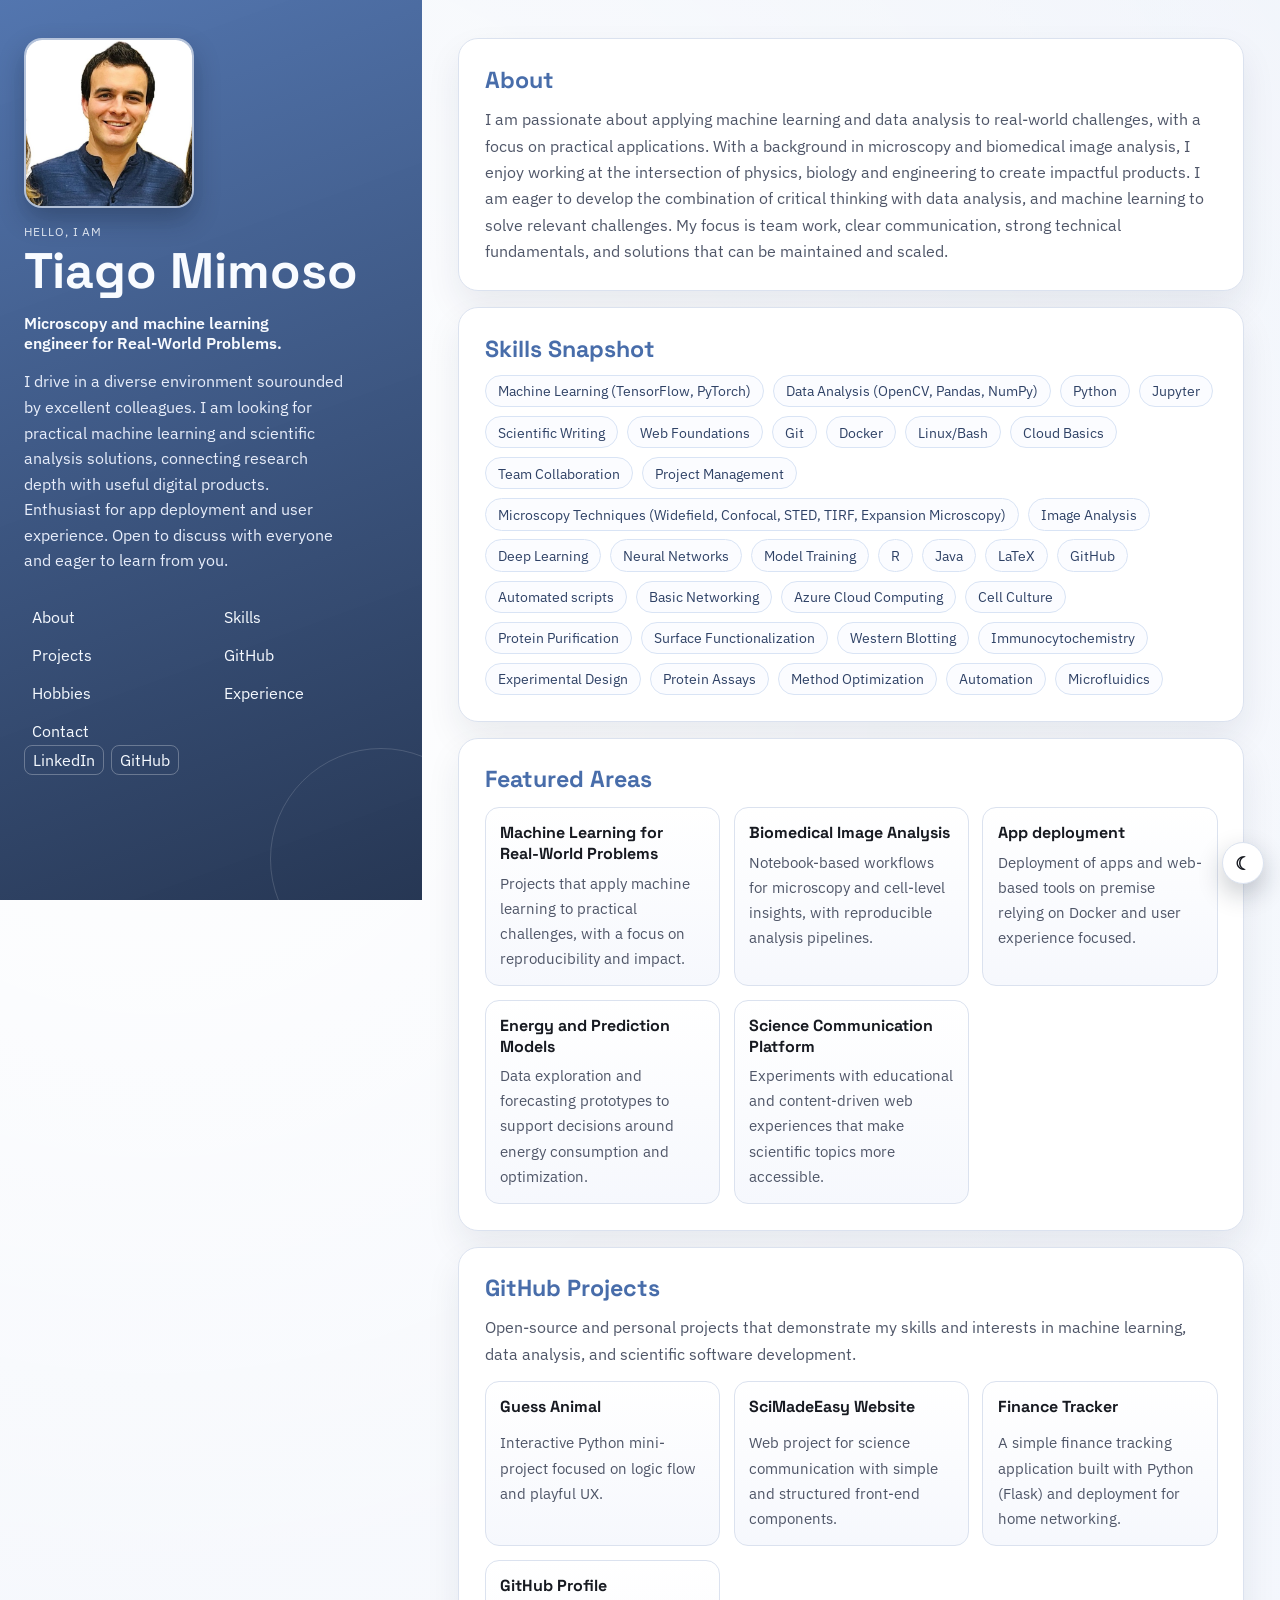
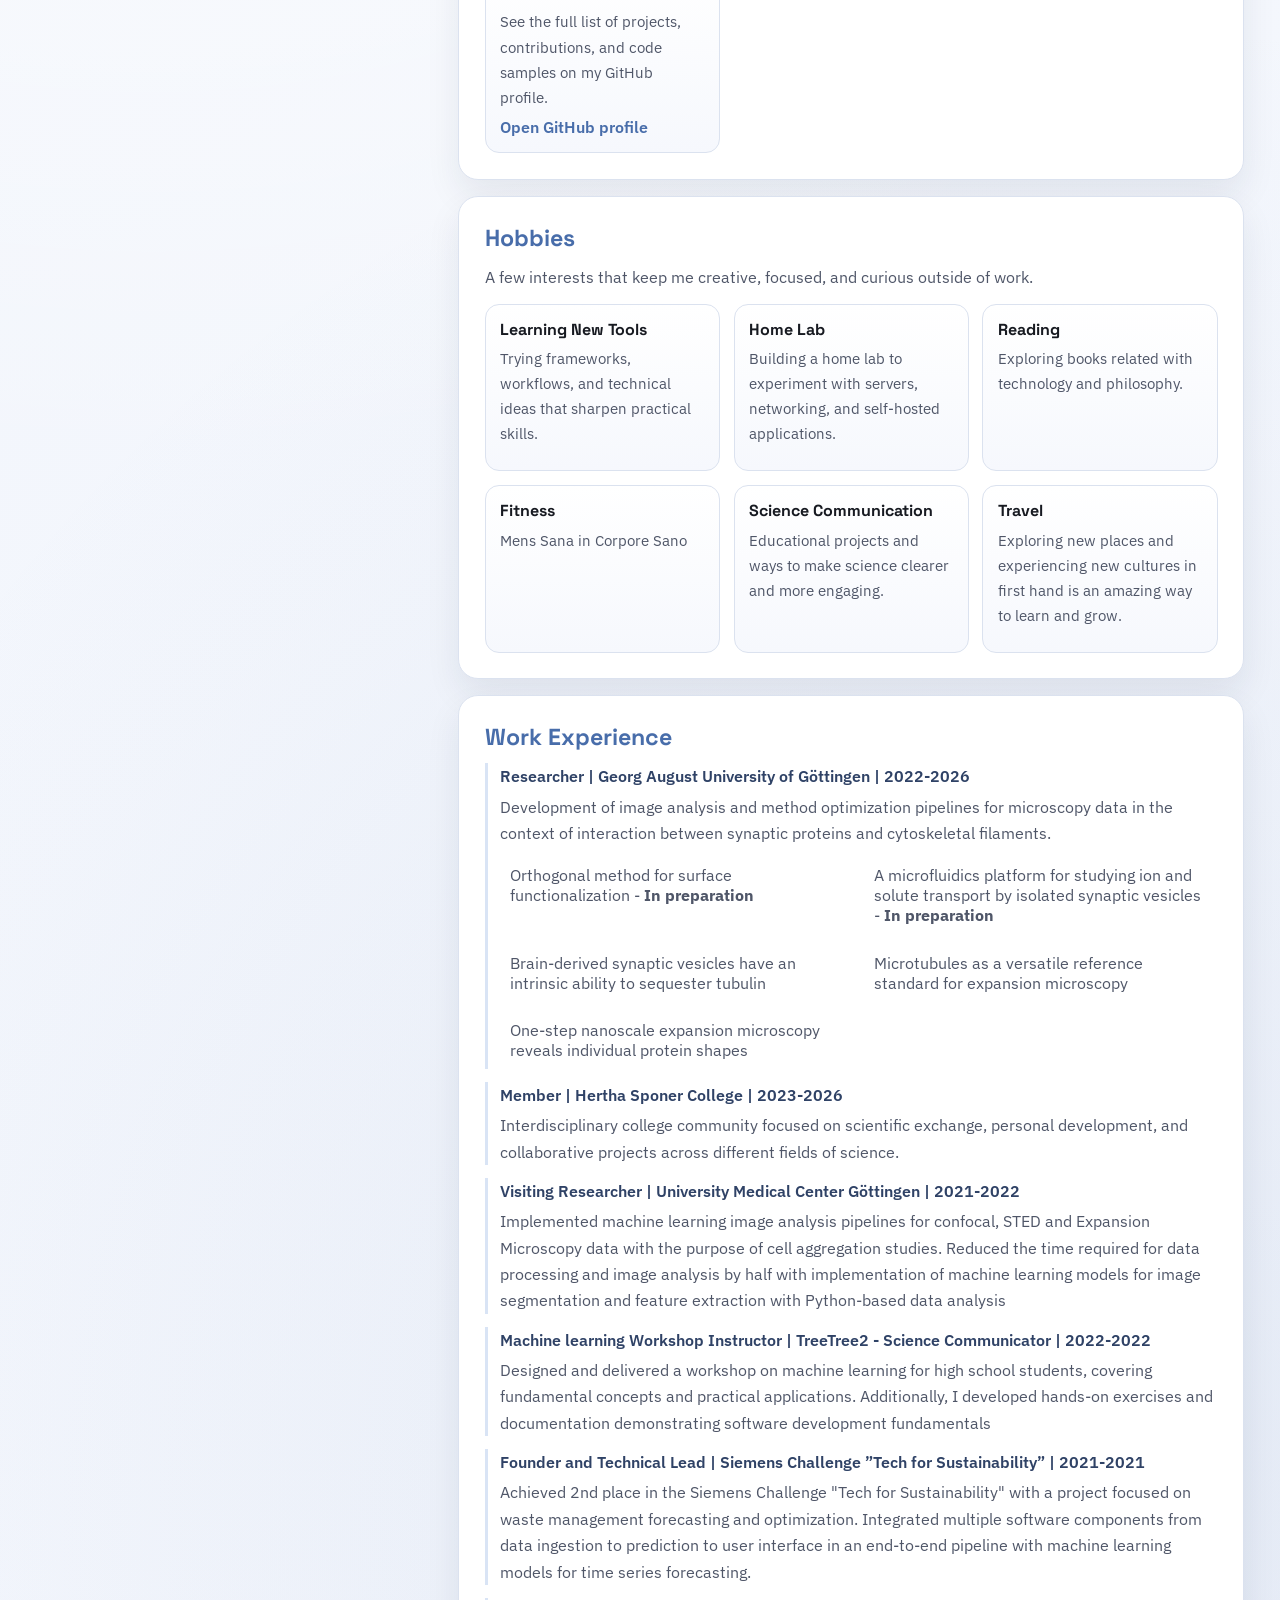
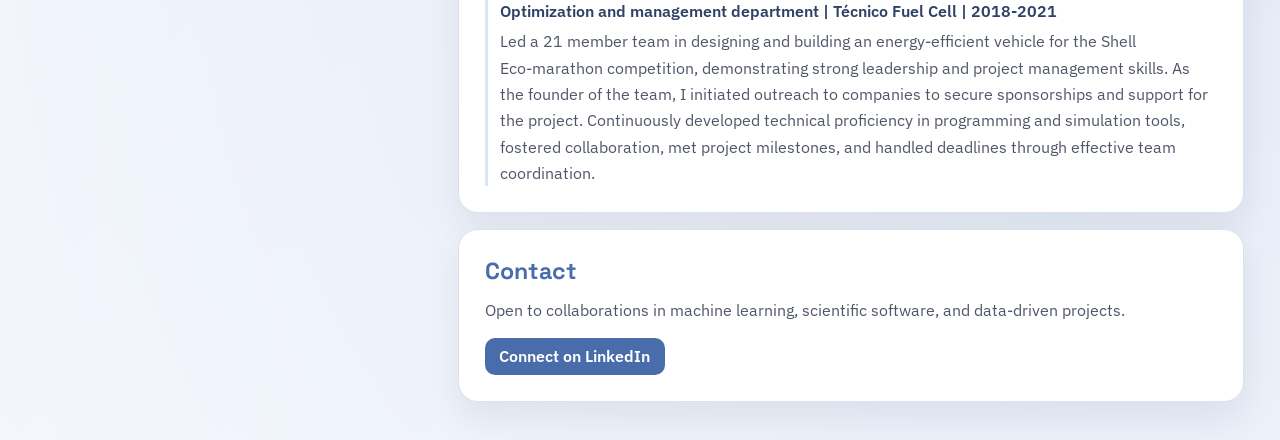
==== index.html @ 5d168d76 "Publication of my website to use as portfolio" ====
<!DOCTYPE html>
<html lang="en">
	<head>
		<meta charset="UTF-8" />
		<meta name="viewport" content="width=device-width, initial-scale=1.0" />
		<title>Tiago Mimoso | Personal Website</title>
		<meta
			name="description"
			content="Tiago Mimoso's website: Know more about me. I would love to connect."
		/>
		<link rel="preconnect" href="https://fonts.googleapis.com" />
		<link rel="preconnect" href="https://fonts.gstatic.com" crossorigin />
		<link
			href="https://fonts.googleapis.com/css2?family=Space+Grotesk:wght@400;500;700&family=IBM+Plex+Sans:wght@300;400;600&display=swap"
			rel="stylesheet"
		/>
		<link rel="stylesheet" href="styles.css" />
	</head>
	<body>
		<div class="page-shell">
			<aside class="sidebar" aria-label="Profile sidebar">
				<div class="sidebar-inner">
					<div class="sidebar-top">
					<figure class="profile-photo-wrap">
						<img
							class="profile-photo"
							src="CV_photo_1.jpg"
							alt="Portrait of Tiago Mimoso"
						/>
					</figure>

					<p class="eyebrow">Hello, I am</p>
					<h1>Tiago Mimoso</h1>
					<p class="headline"> Microscopy and machine learning engineer for Real-World Problems.</p>

					<p class="bio">
						I drive in a diverse environment sourounded by excellent colleagues. I am looking for practical machine learning and scientific analysis solutions, connecting research depth with useful digital products. Enthusiast for app deployment and user experience. Open to discuss with everyone and eager to learn from you.
					</p>

					<nav class="quick-links" aria-label="Quick links">
						<a href="#about">About</a>
						<a href="#skills">Skills</a>
						<a href="#projects">Projects</a>
						<a href="#github-projects">GitHub</a>
						<a href="#hobbies">Hobbies</a>
						<a href="#experience">Experience</a>
						<a href="#contact">Contact</a>
					</nav>
					</div>

                    <p class="footer-name"></p>
                    <div class="footer-links">
                        <a
                            class="linkedin-link"
                            href="https://www.linkedin.com/in/tiago-mimoso"
                            target="_blank"
                            rel="noreferrer noopener"
                        >
                            LinkedIn
                        </a>
                        <a
                            class="linkedin-link"
                            href="https://github.com/TiagoMimoso"
                            target="_blank"
                            rel="noreferrer noopener"
                        >
                            GitHub
                        </a>
                    </div>
					
				</div>
			</aside>

			<main class="content" aria-label="Main content">
				<section id="about" class="panel reveal">
					<h2>About</h2>
					<p>
						I am passionate about applying machine learning and data analysis to real-world challenges, with a focus on practical applications. With a background in microscopy and biomedical image analysis, I enjoy working at the intersection of physics, biology and engineering to create impactful products. I am eager to develop the combination of critical thinking with data analysis, and machine learning to solve relevant challenges. My focus is team work, clear communication, strong technical fundamentals, and solutions that can be maintained and scaled.
					</p>
				</section>

                <section id="skills" class="panel reveal">
					<h2>Skills Snapshot</h2>
					<ul class="tag-list" aria-label="Skills list">
						<li>Machine Learning (TensorFlow, PyTorch)</li>
						<li>Data Analysis (OpenCV, Pandas, NumPy)</li>
						<li>Python</li>
						<li>Jupyter</li>
						<li>Scientific Writing</li>
						<li>Web Foundations</li>
						<li>Git</li>
						<li>Docker</li>
						<li>Linux/Bash</li>
						<li>Cloud Basics</li>
						<li>Team Collaboration</li>
						<li>Project Management</li>
						<li>Microscopy Techniques (Widefield, Confocal, STED, TIRF, Expansion Microscopy)</li>
						<li>Image Analysis</li>
						<li>Deep Learning</li>
						<li>Neural Networks</li>
						<li>Model Training</li>
						<li>R</li>
						<li>Java</li>
						<li>LaTeX</li>
						<li>GitHub</li>
						<li>Automated scripts</li>
						<li>Basic Networking</li>
						<li>Azure Cloud Computing</li>
						<li>Cell Culture</li>
						<li>Protein Purification</li>
						<li>Surface Functionalization</li>
						<li>Western Blotting</li>
						<li>Immunocytochemistry</li>
						<li>Experimental Design</li>
						<li>Protein Assays</li>
						<li>Method Optimization</li>
						<li>Automation</li>
						<li>Microfluidics</li>
					</ul>
				</section>

				<section id="projects" class="panel reveal">
					<h2>Featured Areas</h2>
					<div class="cards">
						<article class="card">
							<h3>Machine Learning for Real-World Problems</h3>
							<p>
								Projects that apply machine learning to practical challenges, with a focus on reproducibility and impact.
							</p>
						</article class="card">
						<article class="card">
							<h3>Biomedical Image Analysis</h3>
							<p>
								Notebook-based workflows for microscopy and cell-level insights, with reproducible analysis pipelines.
							</p>
						</article>
						<article class="card">
							<h3> App deployment</h3>
							<p>
								Deployment of apps and web-based tools on premise relying on Docker and user experience focused.
							</p>
						</article>
						<article class="card">
							<h3>Energy and Prediction Models</h3>
							<p>
								Data exploration and forecasting prototypes to support decisions
								around energy consumption and optimization.
							</p>
						</article>
						<article class="card">
							<h3>Science Communication Platform</h3>
							<p>
								Experiments with educational and content-driven web experiences that make scientific topics more accessible.
							</p>
						</article>
					</div>
				</section>

				<section id="github-projects" class="panel reveal">
					<h2>GitHub Projects</h2>
					<p class="section-intro">
						Open-source and personal projects that demonstrate my skills and interests in machine learning, data analysis, and scientific software development.
					</p>
					<div class="cards">
						<a
							class="card card-project card-clickable"
							href="https://github.com/TiagoMimoso/Guess_animal"
							target="_blank"
							rel="noreferrer noopener"
						>
							<h3>Guess Animal</h3>
							<p>
								Interactive Python mini-project focused on logic flow and playful UX.
							</p>
						</a>
						<a
							class="card card-project card-clickable"
							href="https://github.com/scimadeasyofficial/scimadeasy-website"
							target="_blank"
							rel="noreferrer noopener"
						>
							<h3>SciMadeEasy Website</h3>
							<p>
								Web project for science communication with simple and structured front-end components.
							</p>
						</a>
						<a
							class="card card-project card-clickable"
							href="https://github.com/TiagoMimoso/finace_tracker"
							target="_blank"
							rel="noreferrer noopener"
						>
							<h3>Finance Tracker</h3>
							<p>
								A simple finance tracking application built with Python (Flask) and deployment for home networking.
							</p>
						</a>
						<a
							class="card card-project card-clickable"
							href="https://github.com/TiagoMimoso"
							target="_blank"
							rel="noreferrer noopener"
						>
							<h3>GitHub Profile</h3>
							<p>
								See the full list of projects, contributions, and code samples on my GitHub profile.
							</p>
							<span class="card-link">Open GitHub profile</span>
						</a>
					</div>
				</section>

				<section id="hobbies" class="panel reveal">
					<h2>Hobbies</h2>
					<p class="section-intro">
						A few interests that keep me creative, focused, and curious outside of
						work.
					</p>
					<div class="cards hobby-grid" aria-label="Hobbies list">
						<a class="card hobby-card card-clickable" href="hobbies/learning-new-tools.html">
							<h3>Learning New Tools</h3>
							<p>Trying frameworks, workflows, and technical ideas that sharpen practical skills.</p>
						</a>
                        <a class="card hobby-card card-clickable" href="hobbies/home_lab.html">
                            <h3>Home Lab</h3>
                            <p>Building a home lab to experiment with servers, networking, and self-hosted applications.</p>
                        </a>
						<a class="card hobby-card card-clickable" href="hobbies/reading.html">
							<h3>Reading</h3>
							<p>Exploring books related with technology and philosophy.</p>
						</a>
						<a class="card hobby-card card-clickable" href="hobbies/fitness.html">
							<h3>Fitness</h3>
							<p>Mens Sana in Corpore Sano</p>
						</a>
						<a class="card hobby-card card-clickable" href="hobbies/science-communication.html">
							<h3>Science Communication</h3>
							<p>Educational projects and ways to make science clearer and more engaging.</p>
						</a>
						<a class="card hobby-card card-clickable" href="hobbies/travel.html">
							<h3>Travel</h3>
							<p>Exploring new places and experiencing new cultures in first hand is an amazing way to learn and grow.</p>
						</a>
					</div>
				</section>

				<section id="experience" class="panel reveal">
					<h2>Work Experience</h2>
					<div class="experience-list" aria-label="Work experience list">
						<article class="experience-item">
							<p class="experience-meta">Researcher | Georg August University of Göttingen  | 2022-2026
							</p>
							<p>
								Development of image analysis and method optimization pipelines for microscopy data in the context of interaction between synaptic proteins and cytoskeletal filaments.
							</p>
							<div class="publication-links">
								<a>
									Orthogonal method for surface functionalization - <b>In preparation</b>
								</a>
								<a>
									A microfluidics platform for studying ion and solute transport by isolated synaptic vesicles - <b>In preparation</b>
								</a>
								<a href="https://link.springer.com/article/10.1186/s12915-025-02464-9" target="_blank" rel="noreferrer noopener">
									Brain-derived synaptic vesicles have an intrinsic ability to sequester tubulin
								</a>
								<a href="https://www.nature.com/articles/s42003-025-07967-3" target="_blank" rel="noreferrer noopener">
									Microtubules as a versatile reference standard for expansion microscopy
								</a>
								<a href="https://www.nature.com/articles/s41587-024-02431-9" target="_blank" rel="noreferrer noopener">
									One-step nanoscale expansion microscopy reveals individual protein shapes
								</a>
							</div>
						</article>
						<article class="experience-item">
							<p class="experience-meta">Member | Hertha Sponer College | 2023-2026</p>
							<p>
								Interdisciplinary college community focused on scientific exchange, personal development, and collaborative projects across different fields of science.
							</p>
						</article>
						<article class="experience-item">
							<p class="experience-meta">Visiting Researcher | University Medical Center Göttingen | 2021-2022</p>
							<p>
								Implemented machine learning image analysis pipelines for confocal, STED and Expansion Microscopy data with the purpose of cell aggregation studies. Reduced the time required for data processing and image analysis by half with implementation of machine learning models for image segmentation and feature extraction with Python‑based data analysis
							</p>
						</article>
						<article class="experience-item">
							<p class="experience-meta">Machine learning Workshop Instructor | TreeTree2 ‑ Science Communicator | 2022-2022</p>
							<p>
								Designed and delivered a workshop on machine learning for high school students, covering fundamental concepts and practical applications. Additionally, I developed hands‑on exercises and documentation demonstrating software development fundamentals
							</p>
						</article>
						<article class="experience-item">
							<p class="experience-meta">Founder and Technical Lead | Siemens Challenge ”Tech for Sustainability”  | 2021-2021</p>
							<p>
								Achieved 2nd place in the Siemens Challenge "Tech for Sustainability" with a project focused on waste management forecasting and optimization. Integrated multiple software components from data ingestion to prediction to user interface in an end‑to‑end pipeline with machine learning models for time series forecasting.
							</p>
						</article>
						<article class="experience-item">
							<p class="experience-meta"> Optimization and management department | Técnico Fuel Cell | 2018-2021</p>
							<p>
								Led a 21 member team in designing and building an energy‑efficient vehicle for the Shell Eco‑marathon competition, demonstrating strong leadership and project management skills. As the founder of the team, I initiated outreach to companies to secure sponsorships and support for the project. Continuously developed technical proficiency in programming and simulation tools, fostered collaboration, met project milestones, and handled deadlines through effective team coordination.
							</p>
						</article>
						<!-- <article class="experience-item">
							<p class="experience-meta">Research/Project Role | Institution | Year-Year</p>
							<p>
								Summarize the project focus, your responsibilities, and one result that shows impact.
							</p>
						</article> -->
					</div>
				</section>

				<section id="contact" class="panel reveal">
					<h2>Contact</h2>
					<p>
						Open to collaborations in machine learning, scientific software, and
						data-driven projects.
					</p>
					<div class="contact-actions">
						<a
							href="https://www.linkedin.com/in/tiago-mimoso"
							target="_blank"
							rel="noreferrer noopener"
						>
							Connect on LinkedIn
						</a>
					</div>
				</section>
			</main>
		</div>
		<button id="theme-toggle" class="theme-toggle" type="button" aria-label="Toggle color theme">
			&#9789;
		</button>
		<script src="theme.js"></script>
	</body>
</html>
---- styles.css ----
:root {
  --accent: #486daa;
  --accent-soft: #d9e4f5;
  --ink: #171a21;
  --muted: #4f5668;
  --paper: #f6f8fc;
  --panel: #ffffff;
  --border: #dbe2ef;
  --radius-lg: 20px;
  --radius-md: 14px;
  --shadow-soft: 0 16px 34px rgba(25, 40, 70, 0.08);
  --card-bg-start: #ffffff;
  --card-bg-end: #f6f8fd;
  --tag-bg: #fbfcff;
  --tag-text: #2f4266;
}

:root[data-theme="dark"] {
  --ink: #e7ecf7;
  --muted: #b8c3d8;
  --paper: #0f1523;
  --panel: #151e30;
  --border: #2a3754;
  --accent-soft: #35517f;
  --shadow-soft: 0 16px 34px rgba(4, 8, 16, 0.45);
  --card-bg-start: #1b2539;
  --card-bg-end: #172033;
  --tag-bg: #1c273a;
  --tag-text: #d4e1f7;
}

* {
  box-sizing: border-box;
}

html {
  scroll-behavior: smooth;
}

body {
  margin: 0;
  min-height: 100vh;
  font-family: "IBM Plex Sans", "Segoe UI", sans-serif;
  color: var(--ink);
  background:
    radial-gradient(circle at 12% 18%, #ffffff 0%, rgba(255, 255, 255, 0) 45%),
    radial-gradient(circle at 90% 85%, rgba(72, 109, 170, 0.11) 0%, rgba(72, 109, 170, 0) 45%),
    linear-gradient(145deg, #eff3fa 0%, #f8faff 100%);
  transition: background-color 280ms ease, color 280ms ease;
}

:root[data-theme="dark"] body {
  background:
    radial-gradient(circle at 12% 18%, rgba(96, 140, 215, 0.2) 0%, rgba(96, 140, 215, 0) 42%),
    radial-gradient(circle at 90% 85%, rgba(30, 42, 66, 0.7) 0%, rgba(30, 42, 66, 0) 42%),
    linear-gradient(145deg, #0a0f1b 0%, #121b2d 100%);
}

.page-shell {
  display: grid;
  grid-template-columns: minmax(280px, 33vw) 1fr;
  min-height: 100vh;
}

.sidebar {
  position: sticky;
  top: 0;
  align-self: start;
  min-height: 100vh;
  padding: 2.4rem 1.5rem;
  background:
    linear-gradient(160deg, rgba(72, 109, 170, 0.94) 0%, rgba(30, 47, 77, 0.96) 100%);
  color: #f8fbff;
  overflow: hidden;
}

:root[data-theme="dark"] .sidebar {
  background:
    linear-gradient(160deg, rgba(35, 52, 86, 0.98) 0%, rgba(13, 21, 36, 0.98) 100%);
}

.sidebar::after {
  content: "";
  position: absolute;
  width: 220px;
  height: 220px;
  border-radius: 50%;
  right: -70px;
  bottom: -70px;
  border: 1px solid rgba(255, 255, 255, 0.15);
}

.sidebar-inner {
  position: relative;
  z-index: 1;
  max-width: 420px;
  min-height: calc(100vh - 4.8rem);
  display: flex;
  flex-direction: column;
}

.sidebar-top {
  display: block;
}

.profile-photo-wrap {
  margin: 0 0 1rem;
}

.profile-photo {
  display: block;
  width: min(170px, 42vw);
  aspect-ratio: 1 / 1;
  object-fit: cover;
  border-radius: 18px;
  border: 2px solid rgba(255, 255, 255, 0.55);
  box-shadow: 0 12px 26px rgba(11, 20, 35, 0.3);
  background: rgba(255, 255, 255, 0.08);
}

.profile-photo-wrap figcaption {
  margin-top: 0.45rem;
  max-width: 24ch;
  font-size: 0.75rem;
  line-height: 1.35;
  color: rgba(247, 250, 255, 0.84);
}

.eyebrow {
  margin: 0;
  letter-spacing: 0.08em;
  text-transform: uppercase;
  font-size: 0.73rem;
  opacity: 0.85;
}

h1,
h2,
h3 {
  font-family: "Space Grotesk", "Trebuchet MS", sans-serif;
  margin: 0;
}

h1 {
  margin-top: 0.5rem;
  font-size: clamp(2rem, 3.9vw, 3.2rem);
  line-height: 1;
}

.headline {
  margin: 1rem 0 0;
  font-weight: 600;
  max-width: 26ch;
}

.bio {
  margin: 1rem 0 0;
  line-height: 1.6;
  color: #e8eefb;
  max-width: 32ch;
}

.quick-links {
  margin-top: 1.8rem;
  display: grid;
  grid-template-columns: repeat(2, minmax(0, 1fr));
  gap: 0.6rem;
}

.quick-links a,
.linkedin-link {
  color: #f6faff;
  text-decoration: none;
  padding: 0.26rem 0.5rem;
  border-radius: 8px;
  transition: background-color 220ms ease, transform 220ms ease;
}

.quick-links a {
  display: block;
  width: 100%;
  box-sizing: border-box;
}

.theme-toggle {
  position: fixed;
  right: 1rem;
  bottom: 1rem;
  z-index: 2147483647;
  width: 2.6rem;
  height: 2.6rem;
  padding: 0;
  border-radius: 999px;
  border: 1px solid var(--border);
  background: var(--panel);
  color: var(--ink);
  box-shadow: 0 10px 26px rgba(18, 29, 47, 0.24);
  display: grid;
  place-items: center;
  font: inherit;
  font-size: 1.15rem;
  line-height: 1;
  font-weight: 600;
  cursor: pointer;
  isolation: isolate;
  transition: transform 220ms ease, background-color 220ms ease, box-shadow 220ms ease;
}

.theme-toggle:hover {
  background-color: var(--card-bg-end);
  transform: translateY(-1px);
  box-shadow: 0 14px 30px rgba(18, 29, 47, 0.28);
}

.quick-links a:hover,
.linkedin-link:hover {
  background-color: rgba(255, 255, 255, 0.12);
  transform: translateX(4px);
}

.linkedin-link {
  border: 1px solid rgba(255, 255, 255, 0.28);
}

.sidebar-footer {
  margin-top: auto;
  padding-top: 1rem;
  border-top: 1px solid rgba(255, 255, 255, 0.18);
  display: grid;
  gap: 0.55rem;
}

.footer-name {
  margin: 0;
  font-size: 0.87rem;
  font-weight: 600;
  color: #f6faff;
}

.footer-links {
  display: flex;
  gap: 0.45rem;
  flex-wrap: wrap;
}

.content {
  padding: 2.4rem clamp(1rem, 2.8vw, 2.4rem);
  display: grid;
  gap: 1rem;
}

.panel {
  background: var(--panel);
  border: 1px solid var(--border);
  border-radius: var(--radius-lg);
  padding: clamp(1.1rem, 2vw, 1.7rem);
  box-shadow: var(--shadow-soft);
}

.panel h2 {
  color: var(--accent);
  margin-bottom: 0.7rem;
  font-size: clamp(1.2rem, 2.2vw, 1.45rem);
}

.panel p {
  margin: 0;
  line-height: 1.65;
  color: var(--muted);
}

.section-intro {
  margin-bottom: 0.85rem !important;
}

.cards {
  margin-top: 0.8rem;
  display: grid;
  grid-template-columns: repeat(auto-fit, minmax(200px, 1fr));
  gap: 0.85rem;
}

.card {
  background: linear-gradient(180deg, var(--card-bg-start) 0%, var(--card-bg-end) 100%);
  border: 1px solid var(--border);
  border-radius: var(--radius-md);
  padding: 0.9rem;
}

.card h3 {
  font-size: 1rem;
  color: var(--ink);
  margin-bottom: 0.38rem;
}

.card p {
  font-size: 0.95rem;
}

.card-project {
  display: flex;
  flex-direction: column;
  gap: 0.45rem;
}

.card-clickable {
  text-decoration: none;
  color: inherit;
  cursor: pointer;
}

.card-clickable:hover {
  transform: translateY(-2px);
  box-shadow: 0 14px 26px rgba(18, 29, 47, 0.2);
}

:root[data-theme="dark"] .card-clickable:hover {
  box-shadow: 0 14px 26px rgba(4, 8, 16, 0.5);
}

.card-link {
  display: inline-block;
  width: fit-content;
  margin-top: auto;
  text-decoration: none;
  color: var(--accent);
  font-weight: 600;
  border-bottom: 1px solid transparent;
  transition: border-color 220ms ease, transform 220ms ease;
}

.card-link:hover {
  border-color: rgba(72, 109, 170, 0.45);
  transform: translateX(2px);
}

.experience-list {
  display: grid;
  gap: 0.8rem;
}

.experience-item {
  border-left: 3px solid var(--accent-soft);
  padding-left: 0.75rem;
}

.experience-meta {
  font-weight: 600;
  color: var(--tag-text) !important;
  margin-bottom: 0.25rem !important;
}

.tag-list {
  margin: 0;
  padding: 0;
  list-style: none;
  display: flex;
  flex-wrap: wrap;
  gap: 0.56rem;
}

.tag-list li {
  border: 1px solid var(--accent-soft);
  background: var(--tag-bg);
  color: var(--tag-text);
  border-radius: 999px;
  padding: 0.35rem 0.75rem;
  font-size: 0.9rem;
}

.hobby-grid {
  margin-top: 0.3rem;
}

.hobby-card p {
  margin-bottom: 0.6rem;
}

.contact-actions {
  margin-top: 0.9rem;
}

.contact-actions a {
  text-decoration: none;
  font-weight: 600;
  color: white;
  background: var(--accent);
  border-radius: 10px;
  display: inline-block;
  padding: 0.55rem 0.9rem;
  transition: transform 220ms ease, box-shadow 220ms ease;
}

.contact-actions a:hover {
  transform: translateY(-2px);
  box-shadow: 0 12px 20px rgba(72, 109, 170, 0.22);
}

.reveal {
  opacity: 0;
  transform: translateY(14px);
  animation: enter 580ms ease forwards;
}

.reveal:nth-of-type(2) {
  animation-delay: 90ms;
}

.reveal:nth-of-type(3) {
  animation-delay: 180ms;
}

/* Publication links grid */
.publication-links {
  display: grid;
  grid-template-columns: repeat(auto-fit, minmax(240px, 1fr));
  gap: 0.6rem;
  margin-top: 0.6rem;
}

.publication-links a {
  display: block;
  padding: 0.5rem 0.6rem;
  border-radius: 8px;
  background: transparent;
  color: var(--muted);
  text-decoration: none;
  border: 1px solid transparent;
  transition: background-color 180ms ease, transform 180ms ease, border-color 180ms ease;
}

.publication-links a:hover {
  background-color: rgba(72, 109, 170, 0.06);
  color: var(--ink);
  transform: translateX(4px);
  border-color: var(--border);
}
.reveal:nth-of-type(4) {
  animation-delay: 270ms;
}

.reveal:nth-of-type(5) {
  animation-delay: 360ms;
}

.reveal:nth-of-type(6) {
  animation-delay: 450ms;
}

.reveal:nth-of-type(7) {
  animation-delay: 540ms;
}

.reveal:nth-of-type(8) {
  animation-delay: 630ms;
}

.subpage-shell {
  max-width: 980px;
  margin: 0 auto;
  padding: 1.25rem;
}

.subpage-topbar {
  display: flex;
  justify-content: space-between;
  align-items: center;
  margin-bottom: 0.9rem;
}

.back-link {
  text-decoration: none;
  color: var(--accent);
  font-weight: 600;
}

.back-link:hover {
  text-decoration: underline;
}

.subpage-hero {
  margin-bottom: 0.8rem;
}

.customize-note {
  margin-top: 1rem;
  padding: 0.9rem;
  border: 1px dashed var(--accent-soft);
  border-radius: 10px;
  background: rgba(72, 109, 170, 0.05);
}

@keyframes enter {
  to {
    opacity: 1;
    transform: translateY(0);
  }
}

@media (max-width: 920px) {
  .page-shell {
    grid-template-columns: 1fr;
  }

  .sidebar {
    position: relative;
    min-height: auto;
    border-bottom-left-radius: 24px;
    border-bottom-right-radius: 24px;
  }

  .sidebar-inner {
    max-width: none;
    min-height: auto;
  }

  .sidebar-footer {
    margin-top: 1rem;
  }

  .profile-photo {
    width: min(150px, 45vw);
  }

  .content {
    padding-top: 1.2rem;
  }

  .subpage-topbar {
    flex-direction: column;
    align-items: flex-start;
    gap: 0.65rem;
  }

  .quick-links {
    grid-template-columns: 1fr;
  }
}
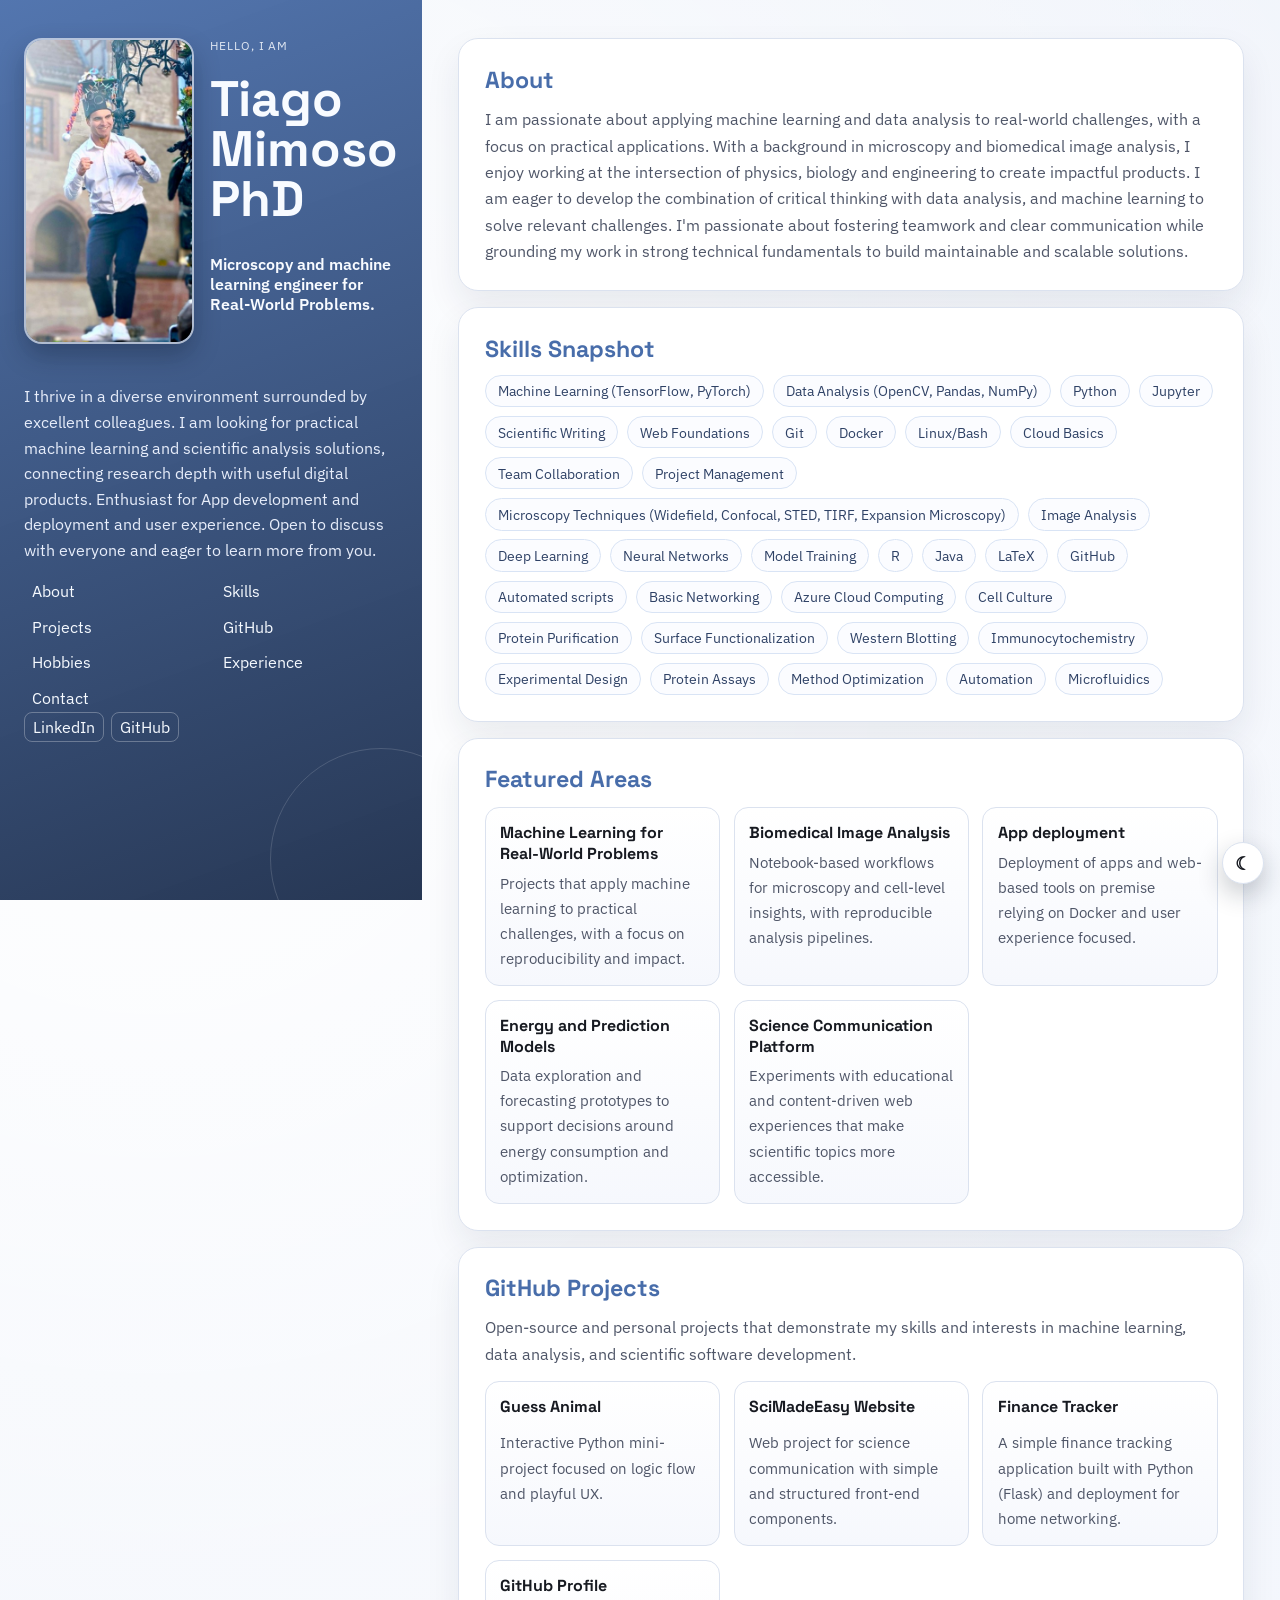
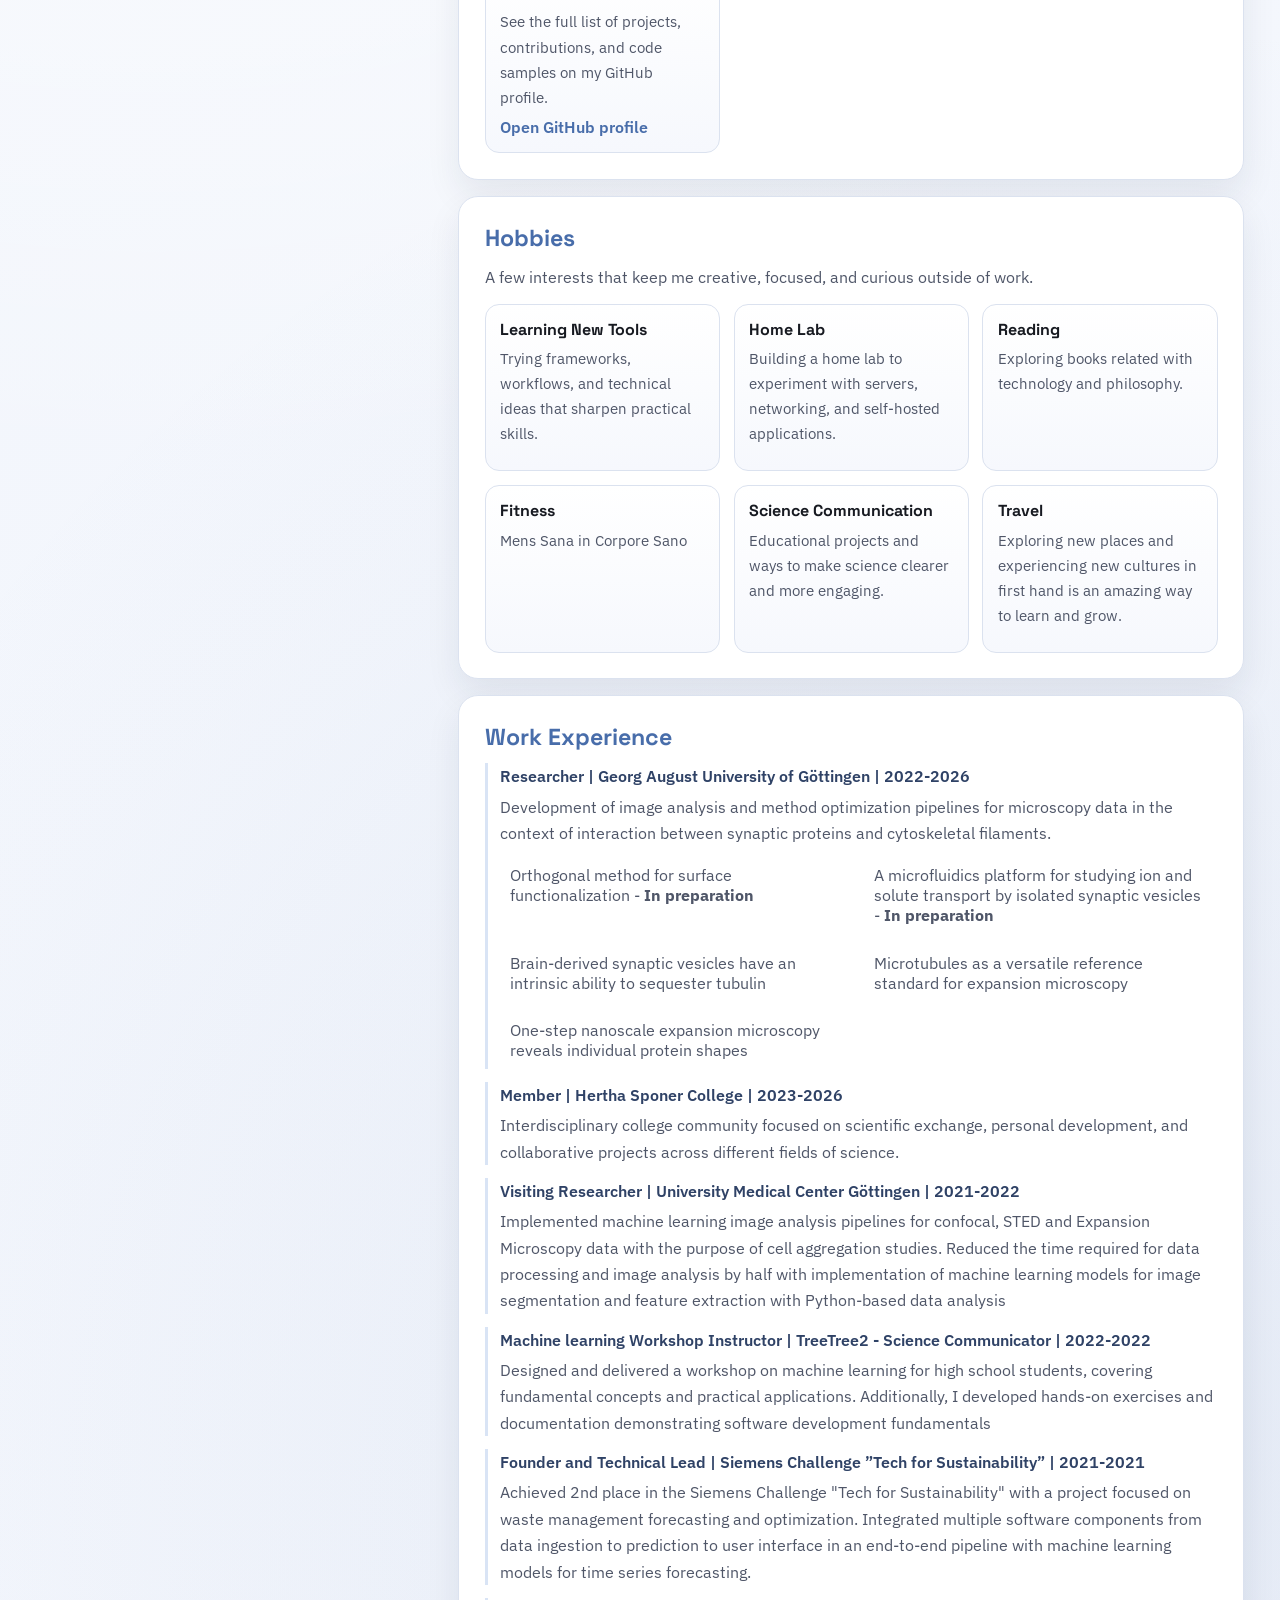
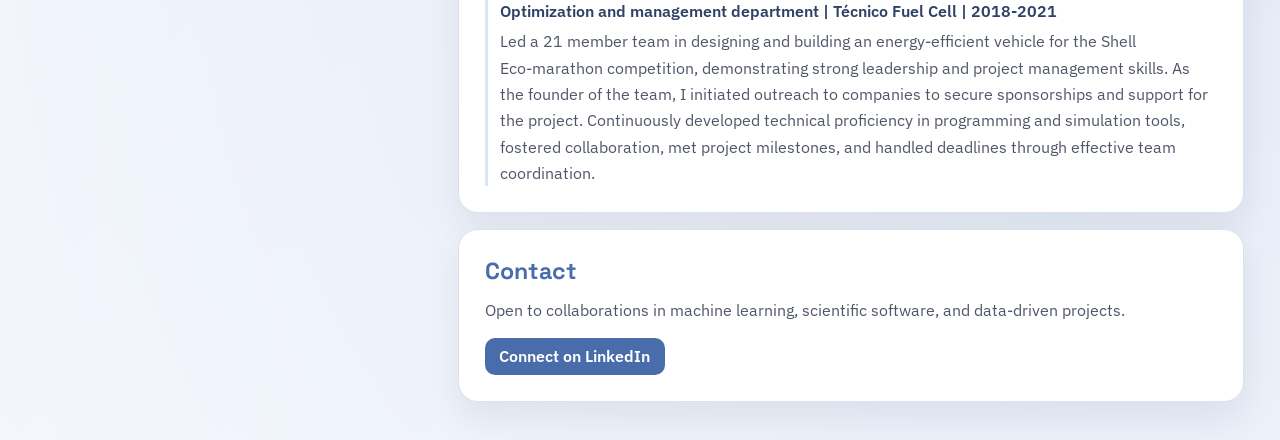
==== commit 58233c7e: "Small changes in the sidebar layout Co-authored-by: Copilot <copilot@github.com>" ====
--- a/index.html
+++ b/index.html
@@ -21,32 +21,35 @@
 			<aside class="sidebar" aria-label="Profile sidebar">
 				<div class="sidebar-inner">
 					<div class="sidebar-top">
-					<figure class="profile-photo-wrap">
+						<figure class="profile-photo-wrap">
 						<img
 							class="profile-photo"
-							src="CV_photo_1.jpg"
+							src="Gansaliesel.jpg"
 							alt="Portrait of Tiago Mimoso"
 						/>
 					</figure>
 
-					<p class="eyebrow">Hello, I am</p>
-					<h1>Tiago Mimoso</h1>
-					<p class="headline"> Microscopy and machine learning engineer for Real-World Problems.</p>
-
-					<p class="bio">
-						I drive in a diverse environment sourounded by excellent colleagues. I am looking for practical machine learning and scientific analysis solutions, connecting research depth with useful digital products. Enthusiast for app deployment and user experience. Open to discuss with everyone and eager to learn from you.
-					</p>
-
-					<nav class="quick-links" aria-label="Quick links">
-						<a href="#about">About</a>
-						<a href="#skills">Skills</a>
-						<a href="#projects">Projects</a>
-						<a href="#github-projects">GitHub</a>
-						<a href="#hobbies">Hobbies</a>
-						<a href="#experience">Experience</a>
-						<a href="#contact">Contact</a>
-					</nav>
-					</div>
+						<div class="sidebar-copy">
+							<p class="eyebrow">Hello, I am</p>
+							<h1>Tiago Mimoso PhD</h1>
+							<p class="headline"> Microscopy and machine learning engineer for Real-World Problems.</p>
+						</div>
+					</div>
+					<div class="sidebar-body">
+							<p class="bio">
+								I thrive in a diverse environment surrounded by excellent colleagues. I am looking for practical machine learning and scientific analysis solutions, connecting research depth with useful digital products. Enthusiast for App development and deployment and user experience. Open to discuss with everyone and eager to learn more from you.
+							</p>
+
+							<nav class="quick-links" aria-label="Quick links">
+								<a href="#about">About</a>
+								<a href="#skills">Skills</a>
+								<a href="#projects">Projects</a>
+								<a href="#github-projects">GitHub</a>
+								<a href="#hobbies">Hobbies</a>
+								<a href="#experience">Experience</a>
+								<a href="#contact">Contact</a>
+							</nav>
+						</div>
 
                     <p class="footer-name"></p>
                     <div class="footer-links">
@@ -75,7 +78,7 @@
 				<section id="about" class="panel reveal">
 					<h2>About</h2>
 					<p>
-						I am passionate about applying machine learning and data analysis to real-world challenges, with a focus on practical applications. With a background in microscopy and biomedical image analysis, I enjoy working at the intersection of physics, biology and engineering to create impactful products. I am eager to develop the combination of critical thinking with data analysis, and machine learning to solve relevant challenges. My focus is team work, clear communication, strong technical fundamentals, and solutions that can be maintained and scaled.
+						I am passionate about applying machine learning and data analysis to real-world challenges, with a focus on practical applications. With a background in microscopy and biomedical image analysis, I enjoy working at the intersection of physics, biology and engineering to create impactful products. I am eager to develop the combination of critical thinking with data analysis, and machine learning to solve relevant challenges. I'm passionate about fostering teamwork and clear communication while grounding my work in strong technical fundamentals to build maintainable and scalable solutions.
 					</p>
 				</section>
 
--- a/styles.css
+++ b/styles.css
@@ -93,14 +93,29 @@
 .sidebar-inner {
   position: relative;
   z-index: 1;
-  max-width: 420px;
+  max-width: 400px;
   min-height: calc(100vh - 4.8rem);
   display: flex;
   flex-direction: column;
 }
 
 .sidebar-top {
-  display: block;
+  display: grid;
+  grid-template-columns: minmax(150px, 170px) minmax(0, 1fr);
+  gap: 1rem;
+  align-items: start;
+}
+
+.sidebar-copy {
+  display: grid;
+  gap: 0.85rem;
+}
+
+.sidebar-body {
+  display: grid;
+  gap: 0.85rem;
+  width: 100%;
+  margin-top: 0.5rem;
 }
 
 .profile-photo-wrap {
@@ -110,7 +125,7 @@
 .profile-photo {
   display: block;
   width: min(170px, 42vw);
-  aspect-ratio: 1 / 1;
+  aspect-ratio: 1 / 1.8;
   object-fit: cover;
   border-radius: 18px;
   border: 2px solid rgba(255, 255, 255, 0.55);
@@ -157,14 +172,14 @@
   margin: 1rem 0 0;
   line-height: 1.6;
   color: #e8eefb;
-  max-width: 32ch;
+  max-width: none;
 }
 
 .quick-links {
-  margin-top: 1.8rem;
+  margin-top: 0;
   display: grid;
   grid-template-columns: repeat(2, minmax(0, 1fr));
-  gap: 0.6rem;
+  gap: 0.45rem;
 }
 
 .quick-links a,
@@ -514,6 +529,10 @@
     min-height: auto;
   }
 
+  .sidebar-top {
+    grid-template-columns: 1fr;
+  }
+
   .sidebar-footer {
     margin-top: 1rem;
   }
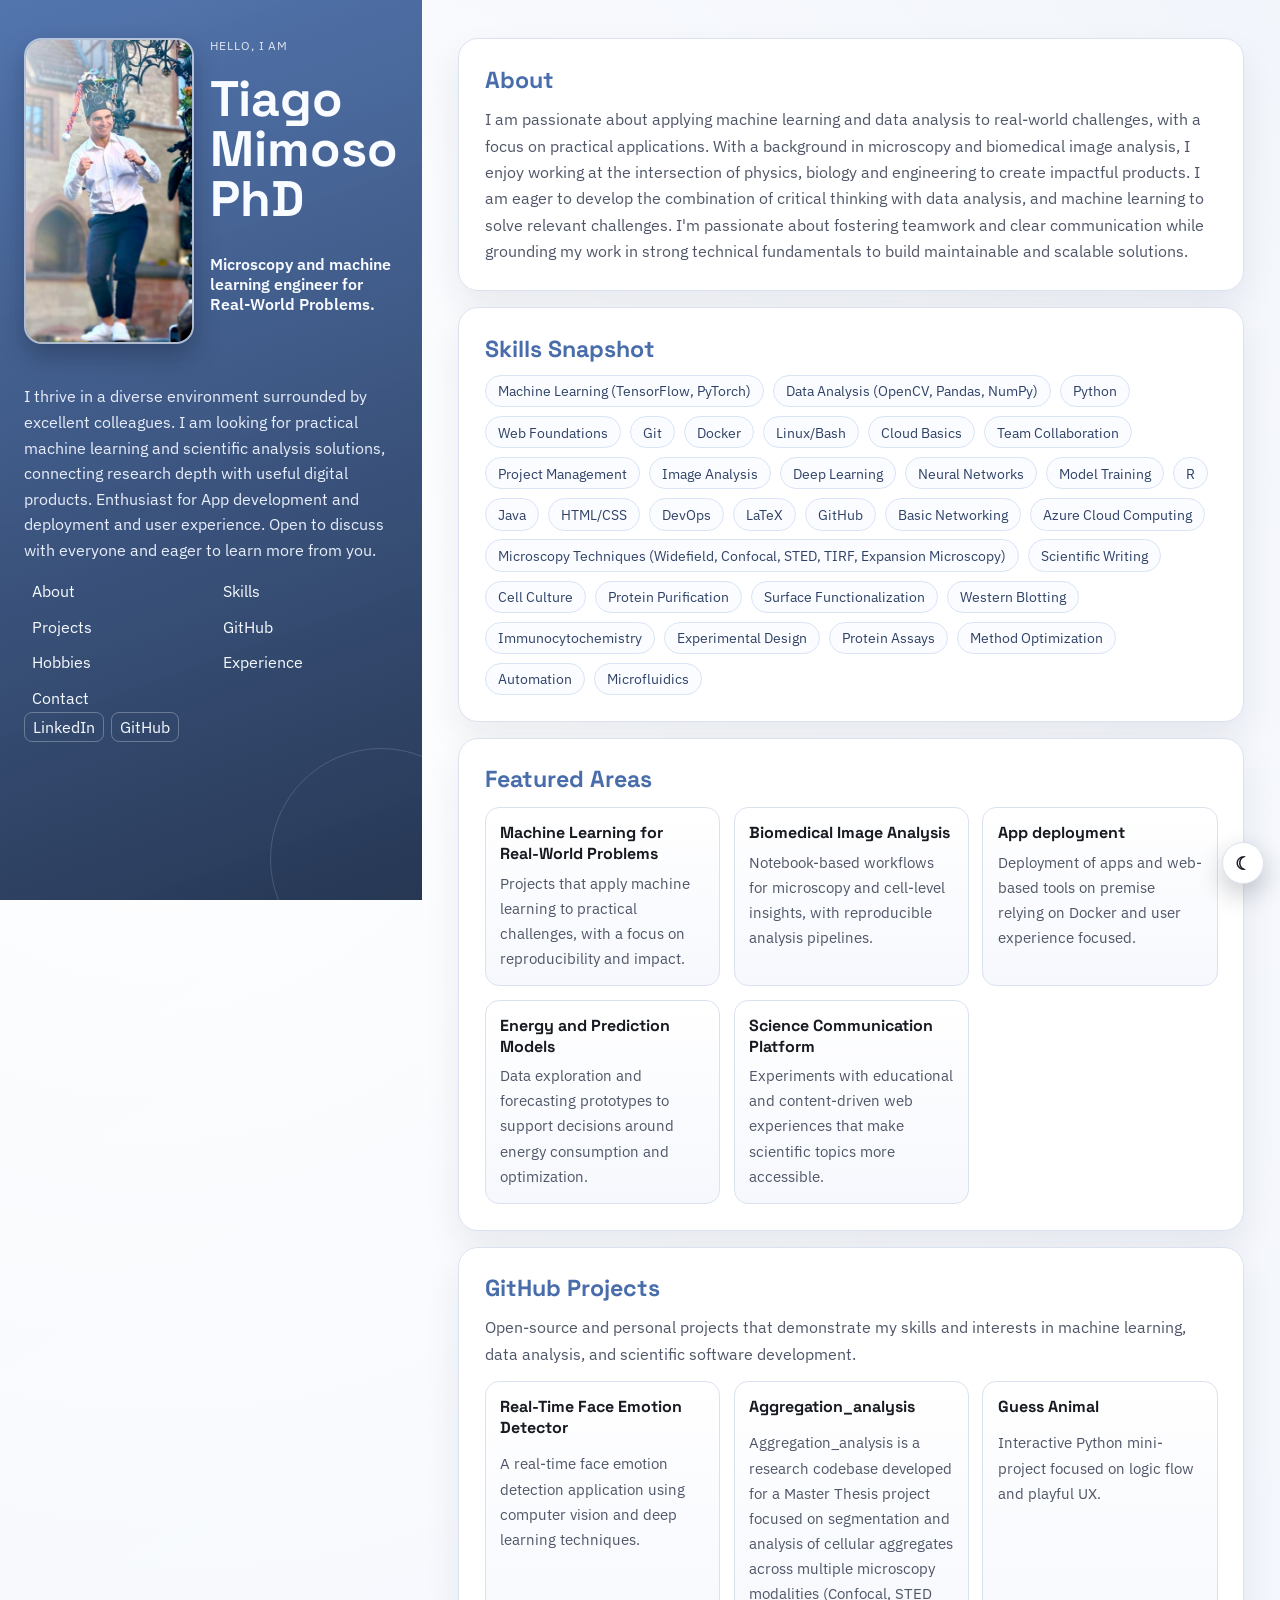
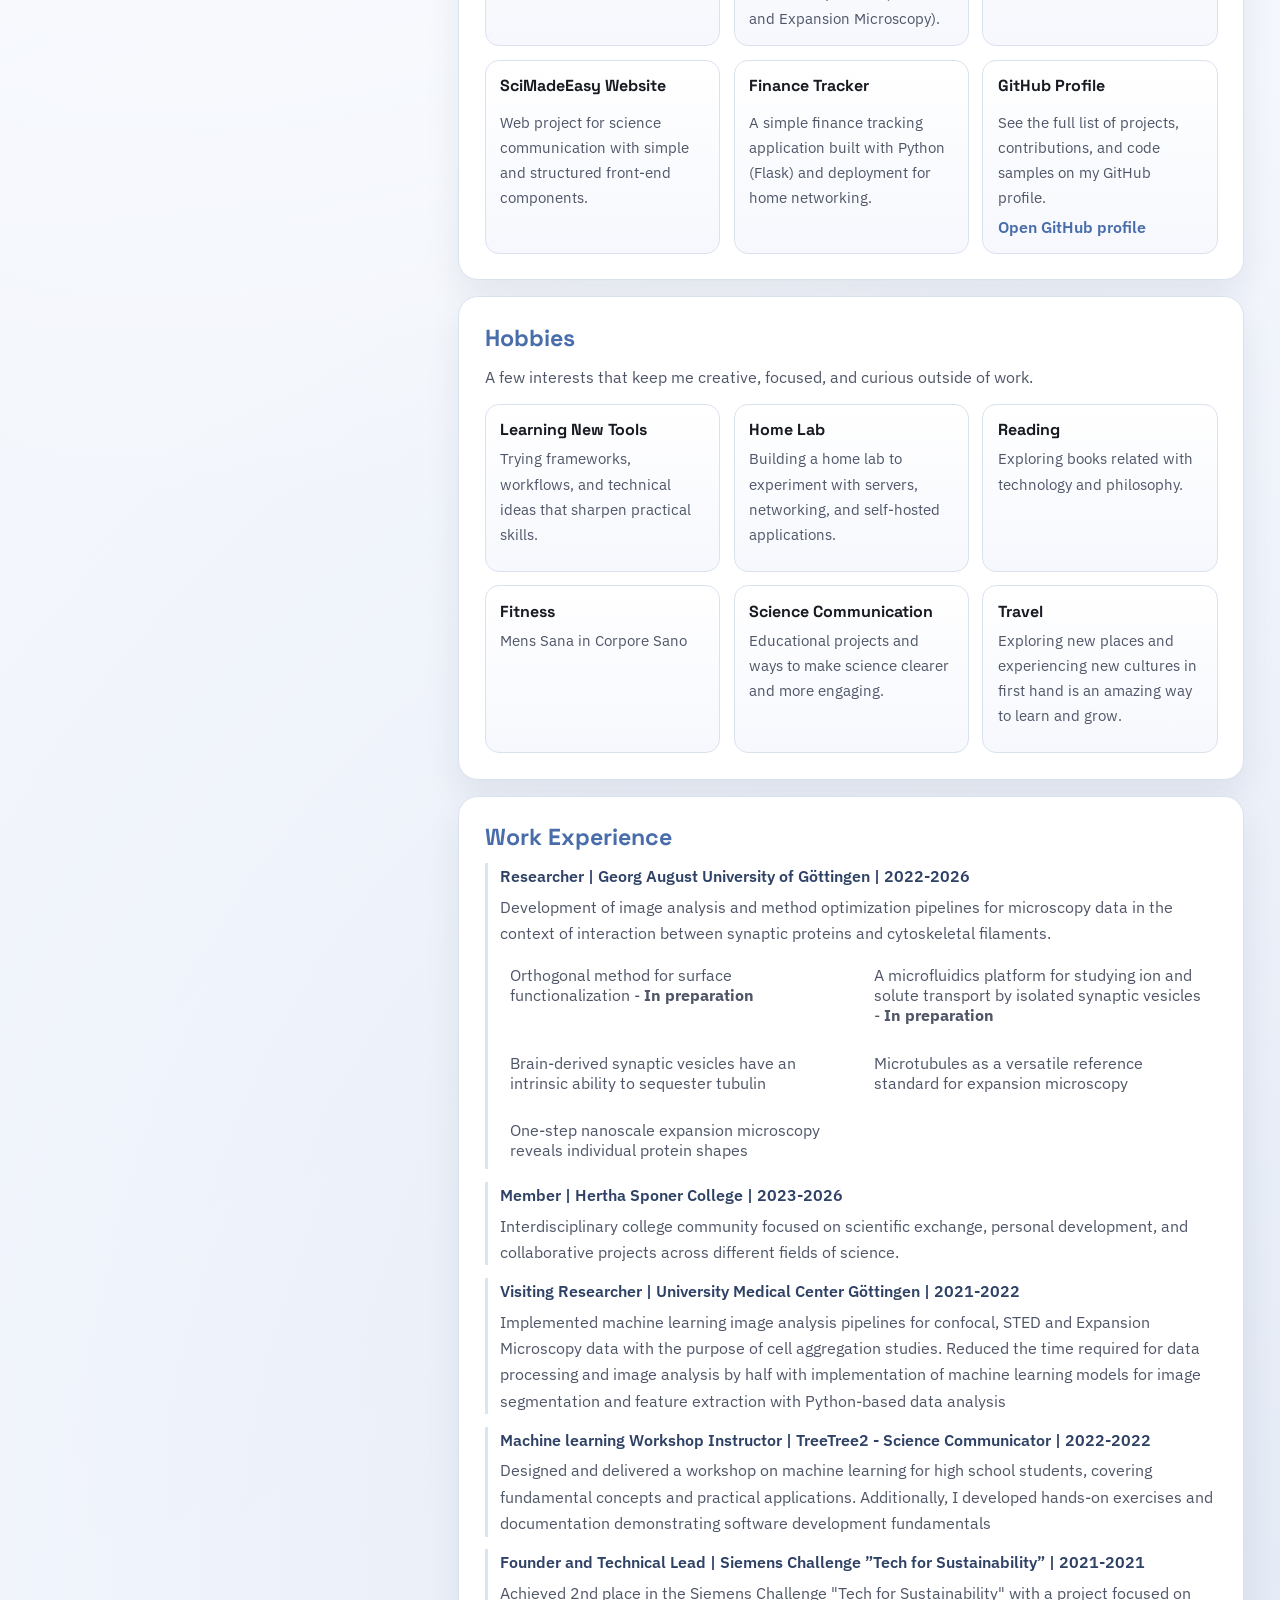
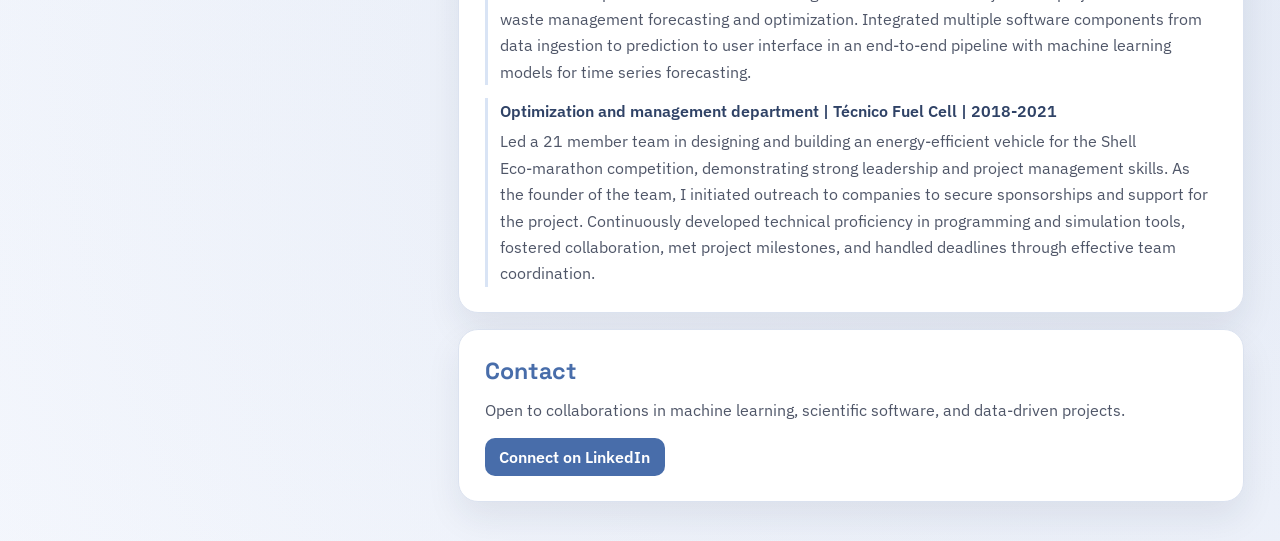
==== commit 2efaaca6: "Update of website_2026_06" ====
--- a/index.html
+++ b/index.html
@@ -88,8 +88,6 @@
 						<li>Machine Learning (TensorFlow, PyTorch)</li>
 						<li>Data Analysis (OpenCV, Pandas, NumPy)</li>
 						<li>Python</li>
-						<li>Jupyter</li>
-						<li>Scientific Writing</li>
 						<li>Web Foundations</li>
 						<li>Git</li>
 						<li>Docker</li>
@@ -97,18 +95,20 @@
 						<li>Cloud Basics</li>
 						<li>Team Collaboration</li>
 						<li>Project Management</li>
-						<li>Microscopy Techniques (Widefield, Confocal, STED, TIRF, Expansion Microscopy)</li>
 						<li>Image Analysis</li>
 						<li>Deep Learning</li>
 						<li>Neural Networks</li>
 						<li>Model Training</li>
 						<li>R</li>
 						<li>Java</li>
+						<li>HTML/CSS</li>
+						<li>DevOps</li>
 						<li>LaTeX</li>
 						<li>GitHub</li>
-						<li>Automated scripts</li>
 						<li>Basic Networking</li>
 						<li>Azure Cloud Computing</li>
+						<li>Microscopy Techniques (Widefield, Confocal, STED, TIRF, Expansion Microscopy)</li>
+						<li>Scientific Writing</li>
 						<li>Cell Culture</li>
 						<li>Protein Purification</li>
 						<li>Surface Functionalization</li>
@@ -167,6 +167,28 @@
 					<div class="cards">
 						<a
 							class="card card-project card-clickable"
+							href="https://github.com/TiagoMimoso/real-time-face-emotion-detector"
+							target="_blank"
+							rel="noreferrer noopener"
+						>
+							<h3>Real-Time Face Emotion Detector</h3>
+							<p>
+								A real-time face emotion detection application using computer vision and deep learning techniques.
+							</p>
+						</a>
+						<a
+							class="card card-project card-clickable"
+							href="https://github.com/TiagoMimoso/Aggregation_analysis"
+							target="_blank"
+							rel="noreferrer noopener"
+						>
+							<h3>Aggregation_analysis</h3>
+							<p>
+								Aggregation_analysis is a research codebase developed for a Master Thesis project focused on segmentation and analysis of cellular aggregates across multiple microscopy modalities (Confocal, STED and Expansion Microscopy).
+							</p>
+						</a>
+						<a
+							class="card card-project card-clickable"
 							href="https://github.com/TiagoMimoso/Guess_animal"
 							target="_blank"
 							rel="noreferrer noopener"
@@ -198,6 +220,7 @@
 								A simple finance tracking application built with Python (Flask) and deployment for home networking.
 							</p>
 						</a>
+						
 						<a
 							class="card card-project card-clickable"
 							href="https://github.com/TiagoMimoso"
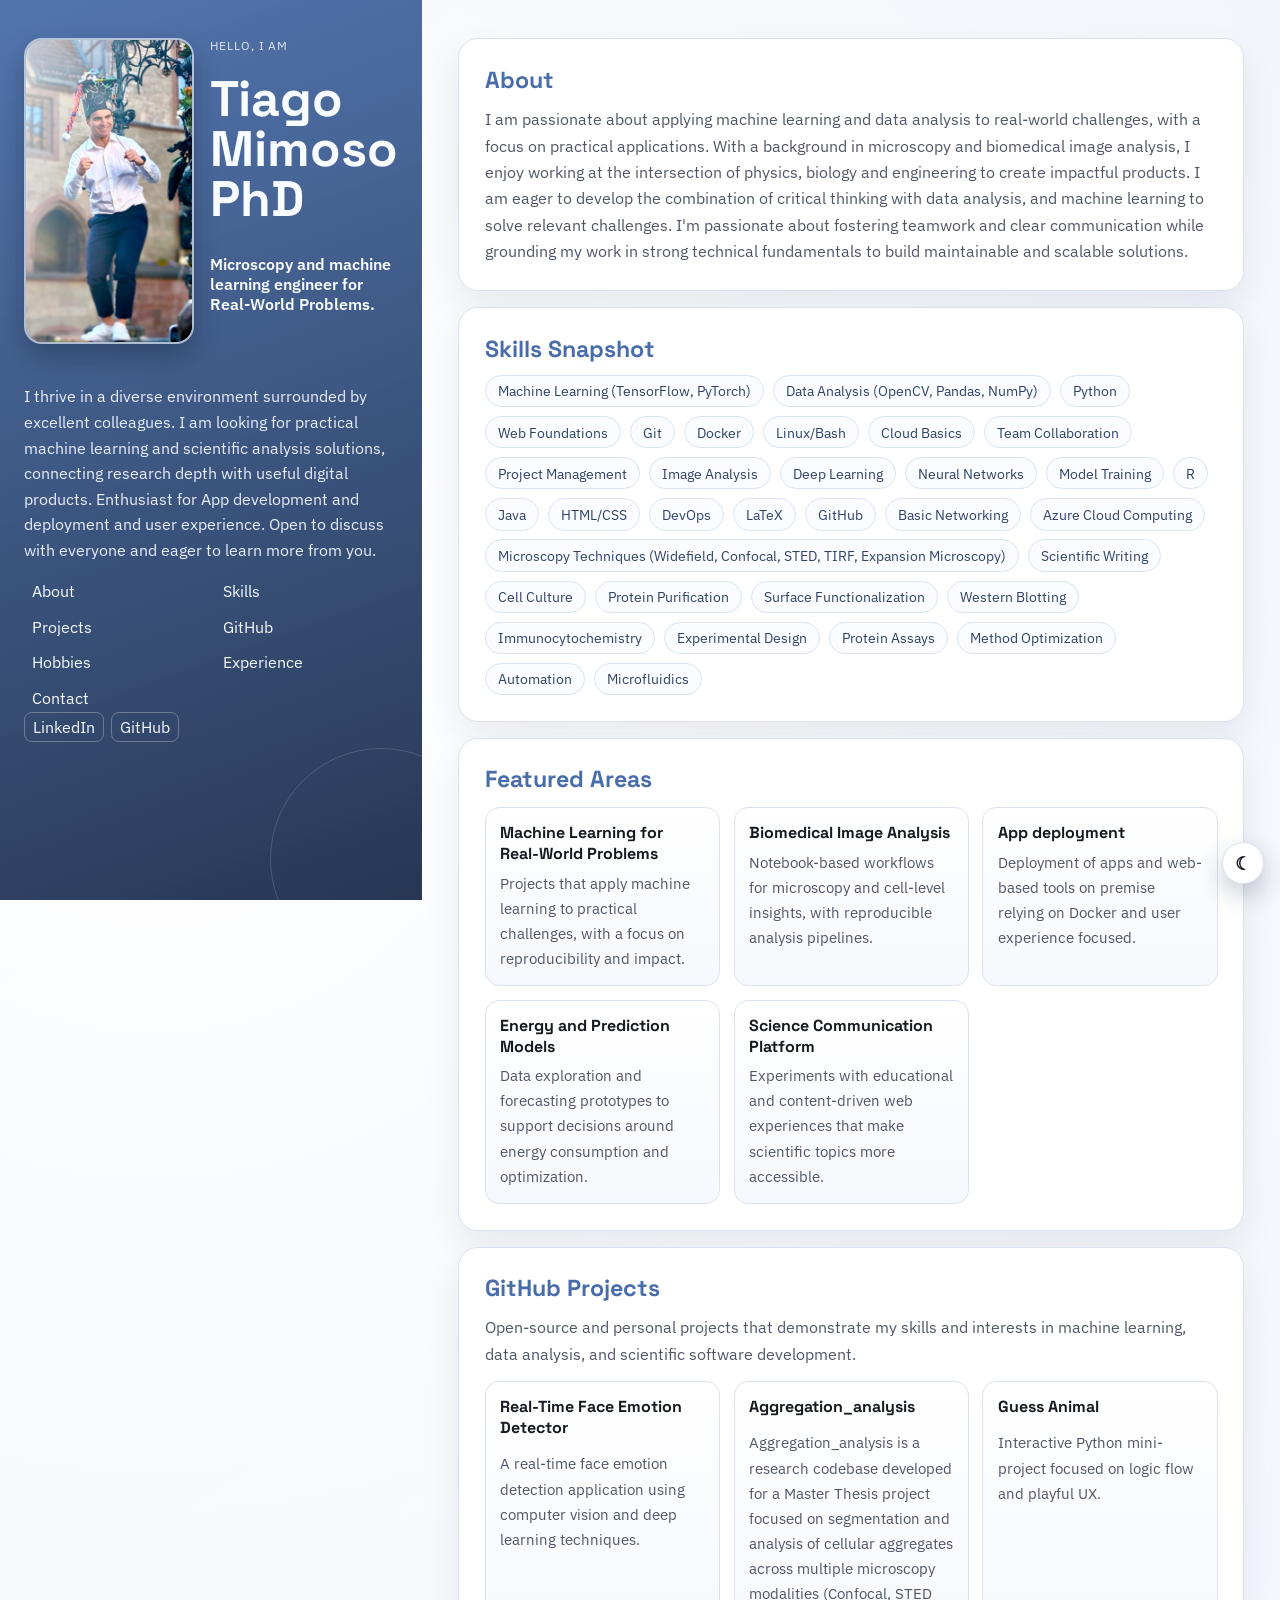
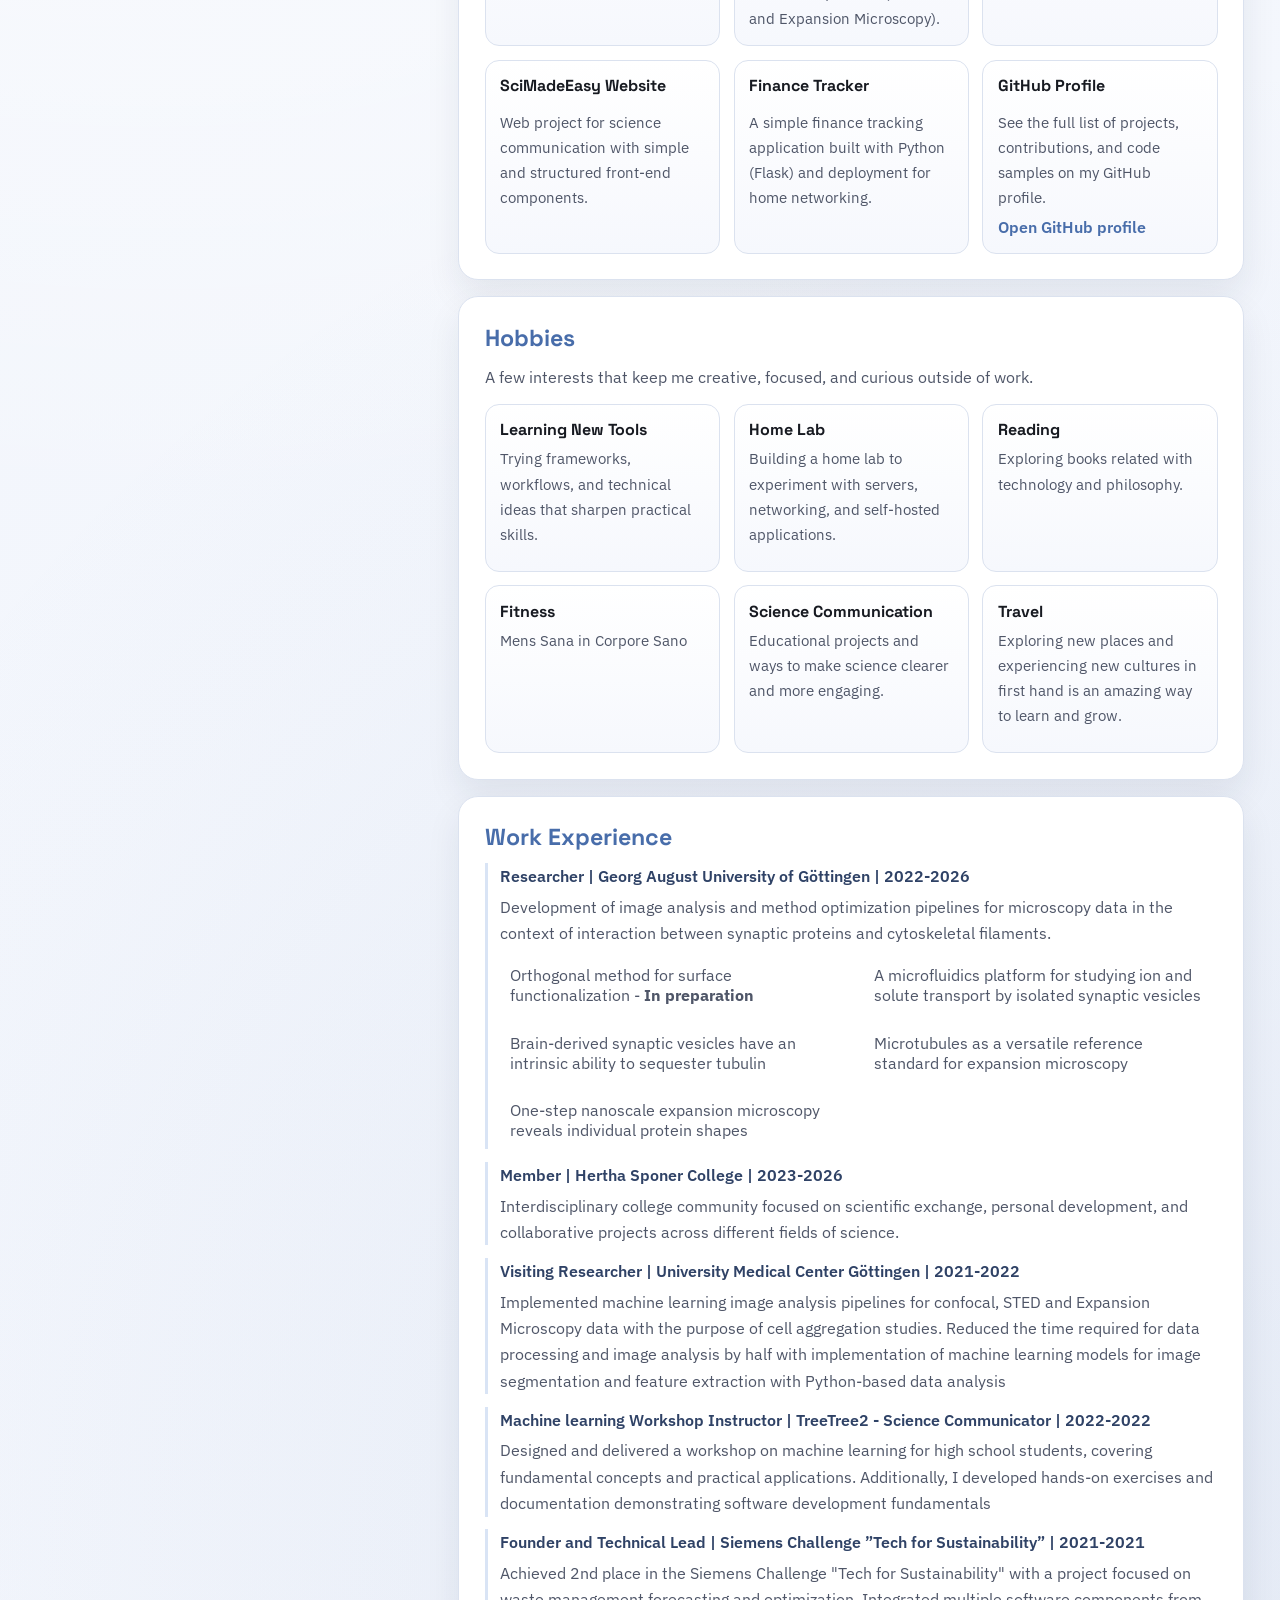
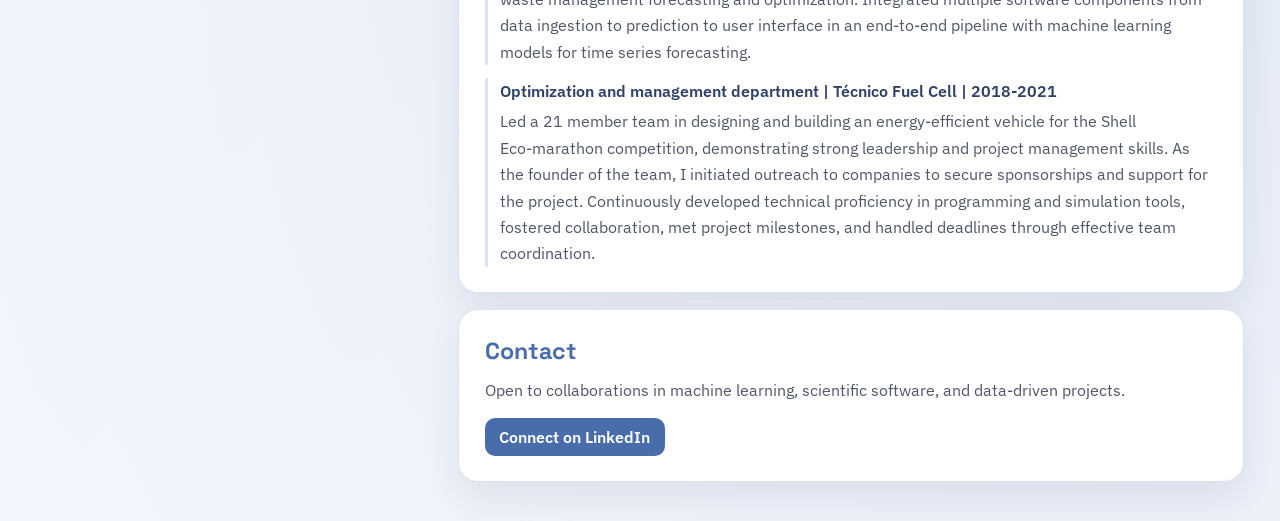
==== commit 5bab2c8f: "Update August 2026 Website" ====
--- a/index.html
+++ b/index.html
@@ -283,8 +283,8 @@
 								<a>
 									Orthogonal method for surface functionalization - <b>In preparation</b>
 								</a>
-								<a>
-									A microfluidics platform for studying ion and solute transport by isolated synaptic vesicles - <b>In preparation</b>
+								<a href="https://www.sciencedirect.com/science/article/pii/S0927776526006089" target="_blank" rel="noreferrer noopener">
+									A microfluidics platform for studying ion and solute transport by isolated synaptic vesicles
 								</a>
 								<a href="https://link.springer.com/article/10.1186/s12915-025-02464-9" target="_blank" rel="noreferrer noopener">
 									Brain-derived synaptic vesicles have an intrinsic ability to sequester tubulin
